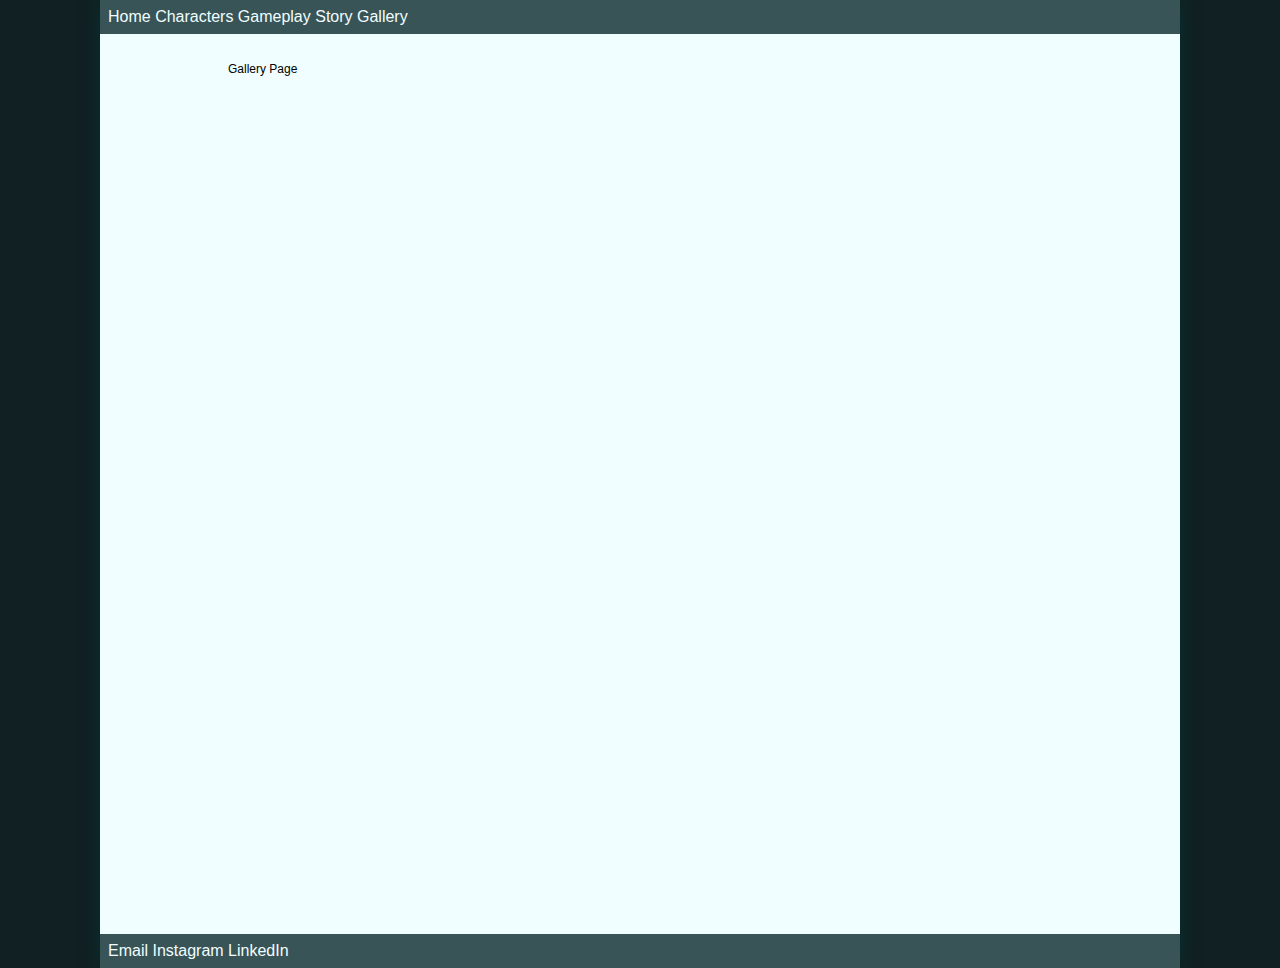
==== static/html/gallery.html @ 8b737c59 "Initial Commit" ====
<!DOCTYPE html>
<html>
    <head>
        <title>Immortal Blade</title>

        <meta charset="UFT-8">
        <meta name="viewport" content="width=device-width, initial-scale=1.0">

        <link rel="stylesheet" href="../css/index.css">

    </head>
    <body>
        <header>
            <a href="landing.html">Home</a>
            <a href="characters.html">Characters</a>
            <a href="gameplay.html">Gameplay</a>
            <a href="story.html">Story</a>
            <a href="gallery.html">Gallery</a>
        </header>
        <main>
            <div class = "paragraph">  
                <p>Gallery Page</p>
            </div>
        </main>
        <footer>
            <a>Email</a>
            <a>Instagram</a>
            <a>LinkedIn</a>
        </footer>
    </body>
</html>
---- static/css/index.css ----
* {
    font-family: Verdana, Helvetica, Arial, sans-serif;
    box-sizing: border-box;
}
p {
    font-size: 12px;
}
header a, header a:visited, footer a, footer a:visited {
    color: inherit;
    text-decoration: none;
}
header a:hover, footer a:hover {
    text-shadow: 0 0 4px white;
}
html {
    display: flex;
    flex-direction: column;
    align-items: center;
    background-color: rgb(17, 32, 34);
}
body {
    display: flex;
    flex-direction: column;

    margin: 0;
    min-height: 100vh;
    background-color: rgb(240, 254, 255);

    box-shadow: 0 0 16px rgb(7, 49, 47);
}
header {
    margin: 0;
    padding: 8px;
    background-color: rgb(57, 84, 87);
    color: rgb(240, 254, 255);
}
main {
    display: flex;
    flex-direction: column;

    min-height: 100vh;
    width: 100%;

    background-color: inherit;
}
footer {
    margin: 0;
    padding: 8px;

    background-color: rgb(57, 84, 87);
    color: rgb(240, 254, 255);
}
img {
    display: block;
    width: 100%;
    height: auto;
    z-index: 100;
}

.character-bar-container {
    display: flex;
    flex-direction: column;
    overflow: hidden;
}
.character-bar {
    display: flex;
    flex-direction: row;
    align-items: center;

    width: 100%;
    
    background-color: rgb(192, 221, 223);
}
.character-portrait {
    display: flex;
    align-items: center;
    justify-content: center;
    width: 40%;
    height: 0px;

    flex-shrink: 0;
}
.character-bar.paragraph {
    width: 60%;
}

.tab {
    position: relative;
    overflow: hidden;

    width: 40%;
    height: 24px;

    background-color: rgb(192, 221, 223);
}
.tab:after {
    content: "";
    position: absolute;
    right: 0%;
    margin: -17px;
    width: 34px;
    height: 34px;
    transform: rotate(45deg);
    background-color: rgb(240, 254, 255);
}
.tab.left {
    align-self: flex-start;
}
.tab.left:after {
    right: 0%;
}
.tab.right {
    align-self: flex-end;
}
.tab.right:after {
    right: 100%;
}

.inset-gradient {
    position: relative;
    background-image: linear-gradient(rgba(4, 28, 31, 0.75), rgba(0, 0, 0, 0) 15%, rgba(0, 0, 0, 0) 85%, rgba(4, 28, 31, 0.75));
    z-index: 200;
    height: 100%;
}
#parallax-container {
    position: relative;
    height: 75vh;
    background-image: url("../media/images/Jason-Monica-Fades-Adjusted.png");
    z-index: 100;
}

.paragraph {
    z-index: 200;
    background-color: inherit;
}
.paragraph.centered {
    text-align: center;
}

.right-collapse {
    padding-right: 16px !important;
}
.left-collapse {
    padding-left: 16px !important;
}

.action-display-row {
    display: flex;
    flex-direction: row;
    justify-content: center;
    align-items: center;
    flex-wrap: wrap;

    width: 100%;
    margin-bottom: 20px;
}
.action-display {
    width: 300px;
    min-height: 100px;
    margin: 24px;
}
.action-content {
    border: 2px solid rgb(192, 221, 223);
    min-height: 150px;
    border-bottom-left-radius: 3px;
    border-bottom-right-radius: 3px;
}
.action-header {
    width: 100%;
    background-color: rgb(192, 221, 223);
    border-top-right-radius: 3px;
}
.action-header h3 {
    margin: 0;
    padding: 6px;
    padding-top: 0px;
}
.tab.action {
    height: 8px;
    width: 75%;
    border-top-left-radius: 3px;
}

@media only screen and (min-width: 1201px){
    body {
        width: 1080px;
    } 
    .paragraph {
        padding: 16px 128px;
    }
    .character-portrait {
        padding: 16px 128px;
    }
    .image-reel-content {
        height: 500px;
    }
    #parallax-container {   
        background-size: cover;
    }
    .right-collapse {
        padding-right: 24px !important;
    }
    .left-collapse {
        padding-left: 24px !important;
    }
    .character-portrait {
        padding: 60px !important;
        position: relative;
        top: 36px;
    }
}
@media only screen and (min-width: 1025px) and (max-width: 1200px){
    body {
        width: 900px;
    } 
    .paragraph {
        padding: 16px 64px;
    }
    .character-portrait {
        padding: 16px 64px;
    }
    .image-reel-content {
        height: 500px;
    }
    .right-collapse {
        padding-right: 24px !important;
    }
    .left-collapse {
        padding-left: 24px !important;
    }
    .character-portrait {
        padding: 36px !important;
        position: relative;
        top: 24px;
    }
}
@media only screen and (min-width: 769px) and (max-width: 1024px){
    body {
        width: 700px;
    } 
    .paragraph {
        padding: 16px 64px;
    }
    .character-portrait {
        padding: 16px 64px;
    }
    .image-reel-content {
        height: 400px;
    }
    .character-portrait {
        padding: 12px !important;
    }
}
@media only screen and (min-width: 481px) and (max-width: 768px){
    body {
        width: 481px;
    } 
    .paragraph {
        padding: 16px 16px;
    }
    .character-portrait {
        padding: 16px 16px;
    }
    .image-reel-content {
        height: 300px;
    }
    #parallax-container {   
        height: 60vh;
        background-size: 120vh;
    }
    .character-portrait {
        padding: 0px !important;
    }
}
@media only screen and (max-width: 480px){
    body {
        width: 100%;
    } 
    .paragraph {
        padding: 16px 16px;
    }
    .character-portrait {
        padding: 16px 16px;
    }
    .image-reel-content {
        height: 250px;
    }
    #parallax-container {   
        height: 60vh;
        background-size: 120vh;
    }
    .character-portrait {
        padding: 0px !important;
    }
}
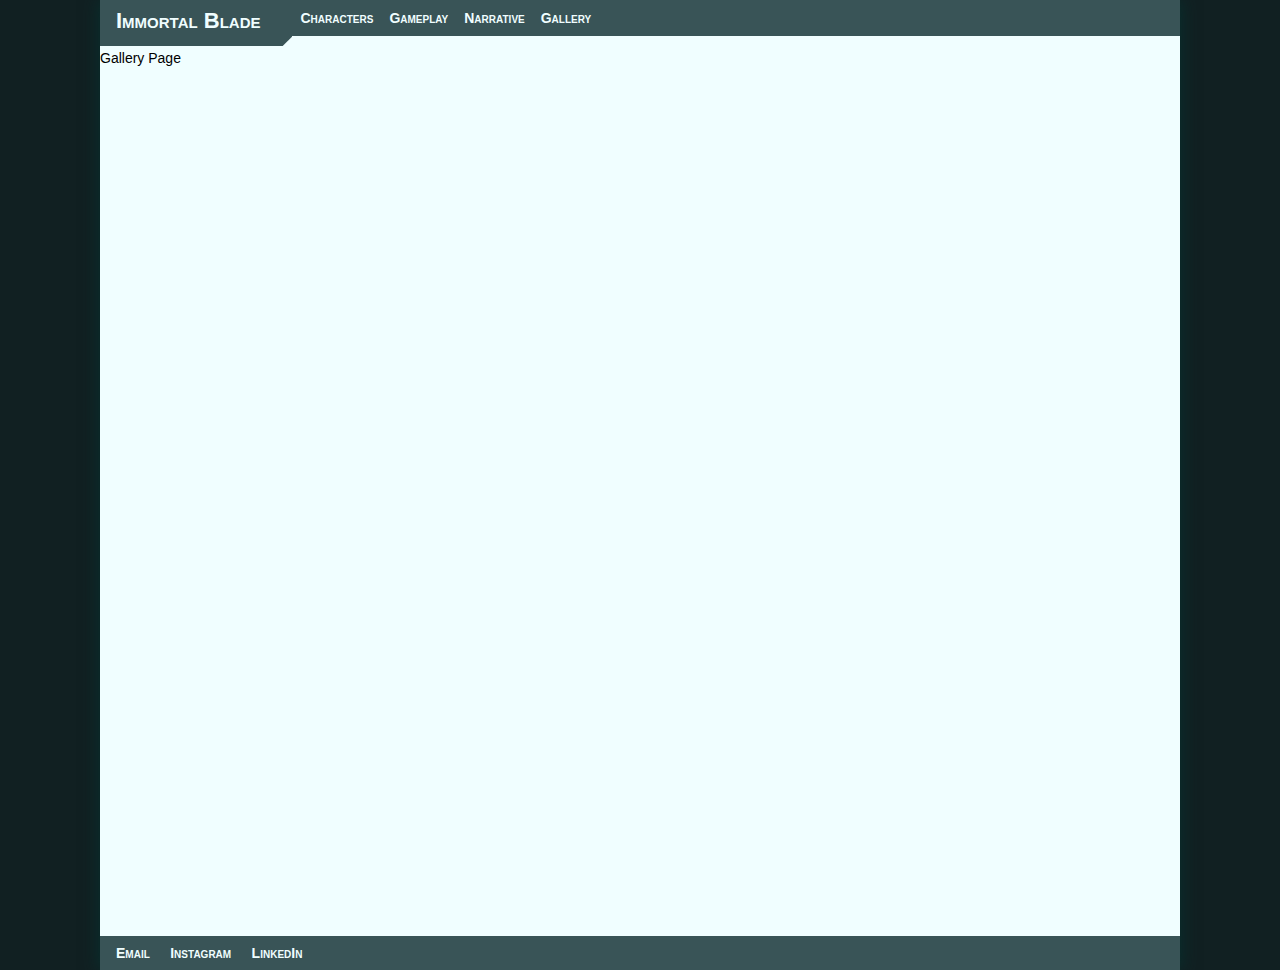
==== commit cdfd7347: "Fixed sizing issues" ====
--- a/static/html/gallery.html
+++ b/static/html/gallery.html
@@ -3,19 +3,22 @@
     <head>
         <title>Immortal Blade</title>
 
-        <meta charset="UFT-8">
+        <meta charset="UTF-8">
         <meta name="viewport" content="width=device-width, initial-scale=1.0">
 
         <link rel="stylesheet" href="../css/index.css">
 
+        <script src="../js/image-reel.js"></script>
     </head>
     <body>
-        <header>
-            <a href="landing.html">Home</a>
-            <a href="characters.html">Characters</a>
-            <a href="gameplay.html">Gameplay</a>
-            <a href="story.html">Story</a>
-            <a href="gallery.html">Gallery</a>
+        <header id="page-header">
+            <div id="home-link">
+                <a href="landing.html">Immortal Blade</a>
+            </div>
+            <a class="header-link" href="characters.html">Characters</a>
+            <a class="header-link"  href="gameplay.html">Gameplay</a>
+            <a class="header-link"  href="story.html">Narrative</a>
+            <a class="header-link"  href="gallery.html">Gallery</a>
         </header>
         <main>
             <div class = "paragraph">  
--- a/static/css/index.css
+++ b/static/css/index.css
@@ -1,45 +1,91 @@
+:root {
+    --background-dark: rgb(57, 84, 87);
+    --background-mid: rgb(192, 221, 223);
+    --background-light: rgb(240, 254, 255);
+}
 * {
-    font-family: Verdana, Helvetica, Arial, sans-serif;
+    font-family: Arial, sans-serif;
     box-sizing: border-box;
 }
 p {
-    font-size: 12px;
+    font-size: 14px;
+}
+h1, h2, h3 {
+    font-variant-caps: small-caps;
+}
+html {
+    display: flex;
+    flex-direction: column;
+    align-items: center;
+    background-color: rgb(17, 32, 34);
+}
+body {
+    display: flex;
+    flex-direction: column;
+
+    margin: 0;
+    min-height: 100vh;
+    background-color: var(--background-light);
+
+    box-shadow: 0 0 16px rgb(7, 49, 47);
+}
+header {
+    display: flex;
+    align-items: center;
+
+    margin: 0;
+    padding-left: 0;
+    background-color: var(--background-dark);
+    color: var(--background-light);
+    height: 36px;
+    z-index: 300;
+    overflow-y: visible;
 }
 header a, header a:visited, footer a, footer a:visited {
     color: inherit;
     text-decoration: none;
+    padding: 8px;
+    font-size: 14px;
+    font-weight: bold;
+    font-variant-caps: small-caps;
 }
 header a:hover, footer a:hover {
     text-shadow: 0 0 4px white;
 }
-html {
+
+#home-link {
+    align-self: baseline;
+    height: fit-content;
+    padding: 8px;
+    padding-right: 24px;
+    padding-bottom: 12px;
+    background-color: var(--background-dark);
+    position: relative;
+    overflow: hidden;
+    flex-shrink: 0;
+}
+#home-link a {
+    font-size: 22px;
+}
+#home-link:after {
+    content: "";
+    position: absolute;
+    right: 0%;
+    bottom: 0;
+    margin: -8.5px;
+    width: 16px;
+    height: 16px;
+    transform: rotate(45deg);
+    background-color: var(--background-light);
+}
+
+main {
     display: flex;
     flex-direction: column;
-    align-items: center;
-    background-color: rgb(17, 32, 34);
-}
-body {
-    display: flex;
-    flex-direction: column;
-
-    margin: 0;
+
     min-height: 100vh;
-    background-color: rgb(240, 254, 255);
-
-    box-shadow: 0 0 16px rgb(7, 49, 47);
-}
-header {
-    margin: 0;
-    padding: 8px;
-    background-color: rgb(57, 84, 87);
-    color: rgb(240, 254, 255);
-}
-main {
-    display: flex;
-    flex-direction: column;
-
-    min-height: 100vh;
-    width: 100%;
+    width: 100%;
+    overflow-x: hidden;
 
     background-color: inherit;
 }
@@ -47,7 +93,7 @@
     margin: 0;
     padding: 8px;
 
-    background-color: rgb(57, 84, 87);
+    background-color: var(--background-dark);
     color: rgb(240, 254, 255);
 }
 img {
@@ -69,7 +115,7 @@
 
     width: 100%;
     
-    background-color: rgb(192, 221, 223);
+    background-color: var(--background-mid);
 }
 .character-portrait {
     display: flex;
@@ -91,7 +137,7 @@
     width: 40%;
     height: 24px;
 
-    background-color: rgb(192, 221, 223);
+    background-color: var(--background-mid);
 }
 .tab:after {
     content: "";
@@ -101,7 +147,7 @@
     width: 34px;
     height: 34px;
     transform: rotate(45deg);
-    background-color: rgb(240, 254, 255);
+    background-color: var(--background-light);
 }
 .tab.left {
     align-self: flex-start;
@@ -143,6 +189,12 @@
 .left-collapse {
     padding-left: 16px !important;
 }
+
+/* 
+
+--=|| Action Displays ||=--
+
+*/
 
 .action-display-row {
     display: flex;
@@ -160,14 +212,14 @@
     margin: 24px;
 }
 .action-content {
-    border: 2px solid rgb(192, 221, 223);
+    border: 2px solid var(--background-mid);
     min-height: 150px;
     border-bottom-left-radius: 3px;
     border-bottom-right-radius: 3px;
 }
 .action-header {
     width: 100%;
-    background-color: rgb(192, 221, 223);
+    background-color: var(--background-mid);
     border-top-right-radius: 3px;
 }
 .action-header h3 {
@@ -181,13 +233,119 @@
     border-top-left-radius: 3px;
 }
 
+/* 
+
+--=|| Image Reel ||=--
+
+*/
+
+.image-reel {
+    display: flex;
+    flex-direction: column;
+    align-items: center;
+    width: 100%;
+    height: fit-content;
+    position: relative;
+
+    color: var(--background-light);
+    background-color: black;
+    z-index: 0;
+}
+.image-reel-content {
+    position: relative;
+    z-index: 0;
+    width: 100%;
+    height: 100%;
+
+}
+#image-reel-counter {
+    position: absolute;
+    display: flex;
+    align-items: end;
+    justify-content: center;
+
+    height: 100%;
+    width: 100%;
+    padding: 8px;
+    z-index: 300;
+}
+.image-reel-cover {
+    position: absolute;
+    height: 100%;
+    width: 100%;
+
+    background-image: linear-gradient(90deg, rgb(0, 0, 0) 2%, rgba(0, 0, 0, 0.30) 20%, rgba(0, 0, 0, 0.30) 80%, rgb(0, 0, 0) 98%);
+    z-index: 200;
+}
+.image-reel-item{
+    display: flex;
+    align-items: center;
+
+    position: absolute;
+    height: 100%;
+    width: 100%;
+    overflow-y: hidden;
+    
+    -webkit-transition: opacity 1s ease-in-out;
+    -moz-transition: opacity 1s ease-in-out;
+    -o-transition: opacity 1s ease-in-out;
+    transition: opacity 1s ease-in-out;
+}
+.image-reel .arrow {
+    position: absolute;
+    display: flex;
+    align-items: center;
+    justify-content: center;
+    width: 20%;
+    height: 100%;
+    z-index: 300;
+}
+.image-reel .arrow.left {
+    left: 0px;
+}
+.image-reel .arrow.right {
+    right: 0px;
+}
+.image-reel .arrow:hover {
+    text-shadow: 0 0 4px rgb(255, 255, 255);
+    cursor: pointer;
+}
+.image-reel-item img {
+    position: absolute;
+    display: inline-block;
+    width: 100%;
+    
+    z-index: 100;
+}
+.transparent {
+    opacity: 0;
+}
+.image-text {
+    position: relative;
+
+    width: 60%;
+    margin: auto;
+    
+    z-index: 400;
+}
+.image-text a{
+    height: 100%;
+    width: 100%;
+    padding: 100%;
+    color: var(--background-light);
+
+    text-decoration: none;
+    text-shadow: 0 0 12px rgb(0, 0, 0);
+}
+.image-text a:hover {
+    text-shadow: 0 0 4px rgba(255, 255, 255, 0.5);
+    cursor: pointer;
+}
+
 @media only screen and (min-width: 1201px){
     body {
         width: 1080px;
     } 
-    .paragraph {
-        padding: 16px 128px;
-    }
     .character-portrait {
         padding: 16px 128px;
     }
@@ -204,9 +362,12 @@
         padding-left: 24px !important;
     }
     .character-portrait {
-        padding: 60px !important;
+        padding: 48px !important;
         position: relative;
-        top: 36px;
+        top: 32px;
+    }
+    #jason-splash {
+        top: 0px;
     }
 }
 @media only screen and (min-width: 1025px) and (max-width: 1200px){
@@ -216,9 +377,6 @@
     .paragraph {
         padding: 16px 64px;
     }
-    .character-portrait {
-        padding: 16px 64px;
-    }
     .image-reel-content {
         height: 500px;
     }
@@ -229,18 +387,14 @@
         padding-left: 24px !important;
     }
     .character-portrait {
-        padding: 36px !important;
+        padding: 24px !important;
         position: relative;
-        top: 24px;
     }
 }
 @media only screen and (min-width: 769px) and (max-width: 1024px){
     body {
         width: 700px;
     } 
-    .paragraph {
-        padding: 16px 64px;
-    }
     .character-portrait {
         padding: 16px 64px;
     }
@@ -258,18 +412,48 @@
     .paragraph {
         padding: 16px 16px;
     }
-    .character-portrait {
-        padding: 16px 16px;
+    #parallax-container {   
+        height: 100vh;
+        max-height: 500px;
+        width: max(130vh, 130vw);
+        align-self: center;
+        background-size: cover;
+    }
+    .character-portrait {
+        padding: 0px !important;
+        width: 80%;
+        height: auto;
+        order: 1;
+    }
+    .character-bar .paragraph {
+        order: 2;
+        padding-top: 0;
+    }
+    .character-bar h2 {
+        margin-top: 0;
+    }
+    .character-bar {
+        flex-direction: column;
     }
     .image-reel-content {
         height: 300px;
     }
-    #parallax-container {   
-        height: 60vh;
-        background-size: 120vh;
-    }
-    .character-portrait {
-        padding: 0px !important;
+    .image-reel .arrow {
+        display: none;
+    }
+    .image-reel-item {
+        overflow-x: hidden;
+        justify-content: center;
+    }
+    .image-reel-item img {
+        height: 140%;
+        width: auto;
+    }
+    .image-text {
+        width: 80%;
+    }
+    .header-link {
+        display: none;
     }
 }
 @media only screen and (max-width: 480px){
@@ -279,17 +463,47 @@
     .paragraph {
         padding: 16px 16px;
     }
-    .character-portrait {
-        padding: 16px 16px;
+    #parallax-container {   
+        height: 100vh;
+        max-height: 400px;
+        width: max(130vh, 130vw);
+        align-self: center;
+        background-size: cover;
+    }
+    .character-portrait {
+        padding: 0px !important;
+        width: 80%;
+        height: auto;
+        order: 1;
+    }
+    .character-bar .paragraph {
+        padding-top: 0;
+        order: 2;
+    }
+    .character-bar h2 {
+        margin-top: 0;
+    }
+    .character-bar {
+        flex-direction: column;
     }
     .image-reel-content {
         height: 250px;
     }
-    #parallax-container {   
-        height: 60vh;
-        background-size: 120vh;
-    }
-    .character-portrait {
-        padding: 0px !important;
-    }
-}
+    .image-reel .arrow {
+        display: none;
+    }
+    .image-reel-item {
+        overflow-x: hidden;
+        justify-content: center;
+    }
+    .image-reel-item img {
+        height: 150%;
+        width: auto;
+    }
+    .image-text {
+        width: 80%;
+    }
+    .header-link {
+        display: none;
+    }
+}
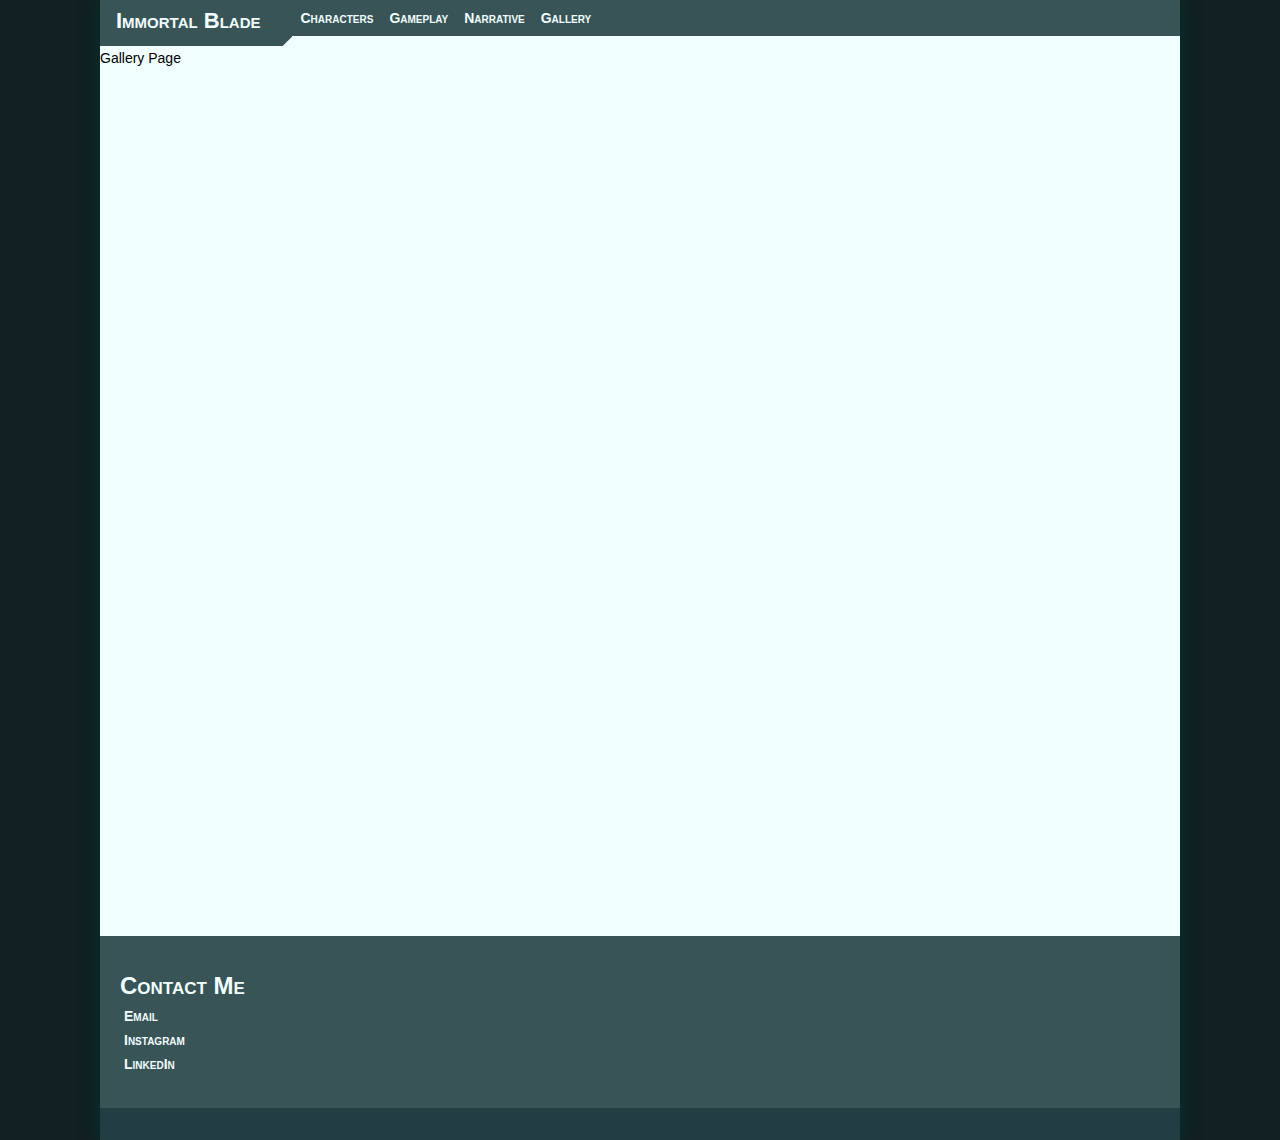
==== commit e9f02075: "Added header content" ====
--- a/static/html/gallery.html
+++ b/static/html/gallery.html
@@ -6,9 +6,10 @@
         <meta charset="UTF-8">
         <meta name="viewport" content="width=device-width, initial-scale=1.0">
 
+        <link rel="stylesheet" href="https://cdnjs.cloudflare.com/ajax/libs/font-awesome/4.7.0/css/font-awesome.min.css">
         <link rel="stylesheet" href="../css/index.css">
 
-        <script src="../js/image-reel.js"></script>
+        <script src="../js/nav-menu.js"></script>
     </head>
     <body>
         <header id="page-header">
@@ -19,6 +20,19 @@
             <a class="header-link"  href="gameplay.html">Gameplay</a>
             <a class="header-link"  href="story.html">Narrative</a>
             <a class="header-link"  href="gallery.html">Gallery</a>
+            <div class="nav-menu">
+                <div id="nav-menu-button">
+                    <a href="javascript:void(0);" class="icon" onclick="ToggleNav()">
+                        <i class="fa fa-bars"></i>
+                    </a>
+                </div>
+                <div id="menu-link-container" style="display: none">
+                    <a class="menu-link" href="characters.html">Characters</a>
+                    <a class="menu-link"  href="gameplay.html">Gameplay</a>
+                    <a class="menu-link"  href="story.html">Narrative</a>
+                    <a class="menu-link"  href="gallery.html">Gallery</a>
+                </div>
+            </div>
         </header>
         <main>
             <div class = "paragraph">  
@@ -26,9 +40,14 @@
             </div>
         </main>
         <footer>
-            <a>Email</a>
-            <a>Instagram</a>
-            <a>LinkedIn</a>
+            <div id="contact-info">
+                <h2>Contact Me</h2>
+                <a href="mailto:ianbeard0159@gmail.com">Email</a>
+                <a href="https://www.instagram.com/ianbeard0159/">Instagram</a>
+                <a href="https://www.linkedin.com/in/ianbeard0159/">LinkedIn</a>
+
+            </div>
+            <div id="bottom-bar"></div>
         </footer>
     </body>
 </html>--- a/static/css/index.css
+++ b/static/css/index.css
@@ -2,6 +2,7 @@
     --background-dark: rgb(57, 84, 87);
     --background-mid: rgb(192, 221, 223);
     --background-light: rgb(240, 254, 255);
+    --background-darker: rgb(34, 62, 66);
 }
 * {
     font-family: Arial, sans-serif;
@@ -32,6 +33,7 @@
 header {
     display: flex;
     align-items: center;
+    position: relative;
 
     margin: 0;
     padding-left: 0;
@@ -61,8 +63,10 @@
     padding-bottom: 12px;
     background-color: var(--background-dark);
     position: relative;
+    z-index: 200;
     overflow: hidden;
     flex-shrink: 0;
+    --after-color: var(--background-light);
 }
 #home-link a {
     font-size: 22px;
@@ -76,7 +80,47 @@
     width: 16px;
     height: 16px;
     transform: rotate(45deg);
-    background-color: var(--background-light);
+    background-color: var(--after-color);
+}
+.nav-menu {
+    position: absolute;
+    top: 0px;
+    right: 0px;
+    z-index: 100;
+
+    display: flex;
+    flex-direction: column;
+    align-items: end;
+    justify-content: center;
+
+    width: 100%;
+
+    background-color: var(--background-dark);
+}
+#nav-menu-button {
+    display: flex;
+    align-items: center;
+    justify-content: center;
+    height: 36px;
+}
+#nav-menu-button i {
+    font-size: 20px;
+}
+#menu-link-container {
+    display: none;
+    flex-direction: column;
+    align-items: end;
+    justify-content: center;
+
+    width: 100%;
+    padding: 16px 0;
+
+    background-color: var(--background-darker);
+    
+}
+.menu-link {
+    width: 100%;
+    padding: 8px 24px;
 }
 
 main {
@@ -91,10 +135,26 @@
 }
 footer {
     margin: 0;
-    padding: 8px;
 
     background-color: var(--background-dark);
     color: rgb(240, 254, 255);
+}
+#contact-info {
+    display: flex;
+    flex-direction: column;
+    padding: 32px 16px;
+}
+#contact-info h2 {
+    margin: 0;
+    padding: 4px;
+}
+#contact-info a {
+    padding: 4px 8px;
+}
+#bottom-bar {
+    height: 32px;
+    width: 100%;
+    background-color: var(--background-darker);
 }
 img {
     display: block;
@@ -369,6 +429,9 @@
     #jason-splash {
         top: 0px;
     }
+    .nav-menu {
+        display: none;
+    }
 }
 @media only screen and (min-width: 1025px) and (max-width: 1200px){
     body {
@@ -390,6 +453,9 @@
         padding: 24px !important;
         position: relative;
     }
+    .nav-menu {
+        display: none;
+    }
 }
 @media only screen and (min-width: 769px) and (max-width: 1024px){
     body {
@@ -403,6 +469,9 @@
     }
     .character-portrait {
         padding: 12px !important;
+    }
+    .nav-menu {
+        display: none;
     }
 }
 @media only screen and (min-width: 481px) and (max-width: 768px){
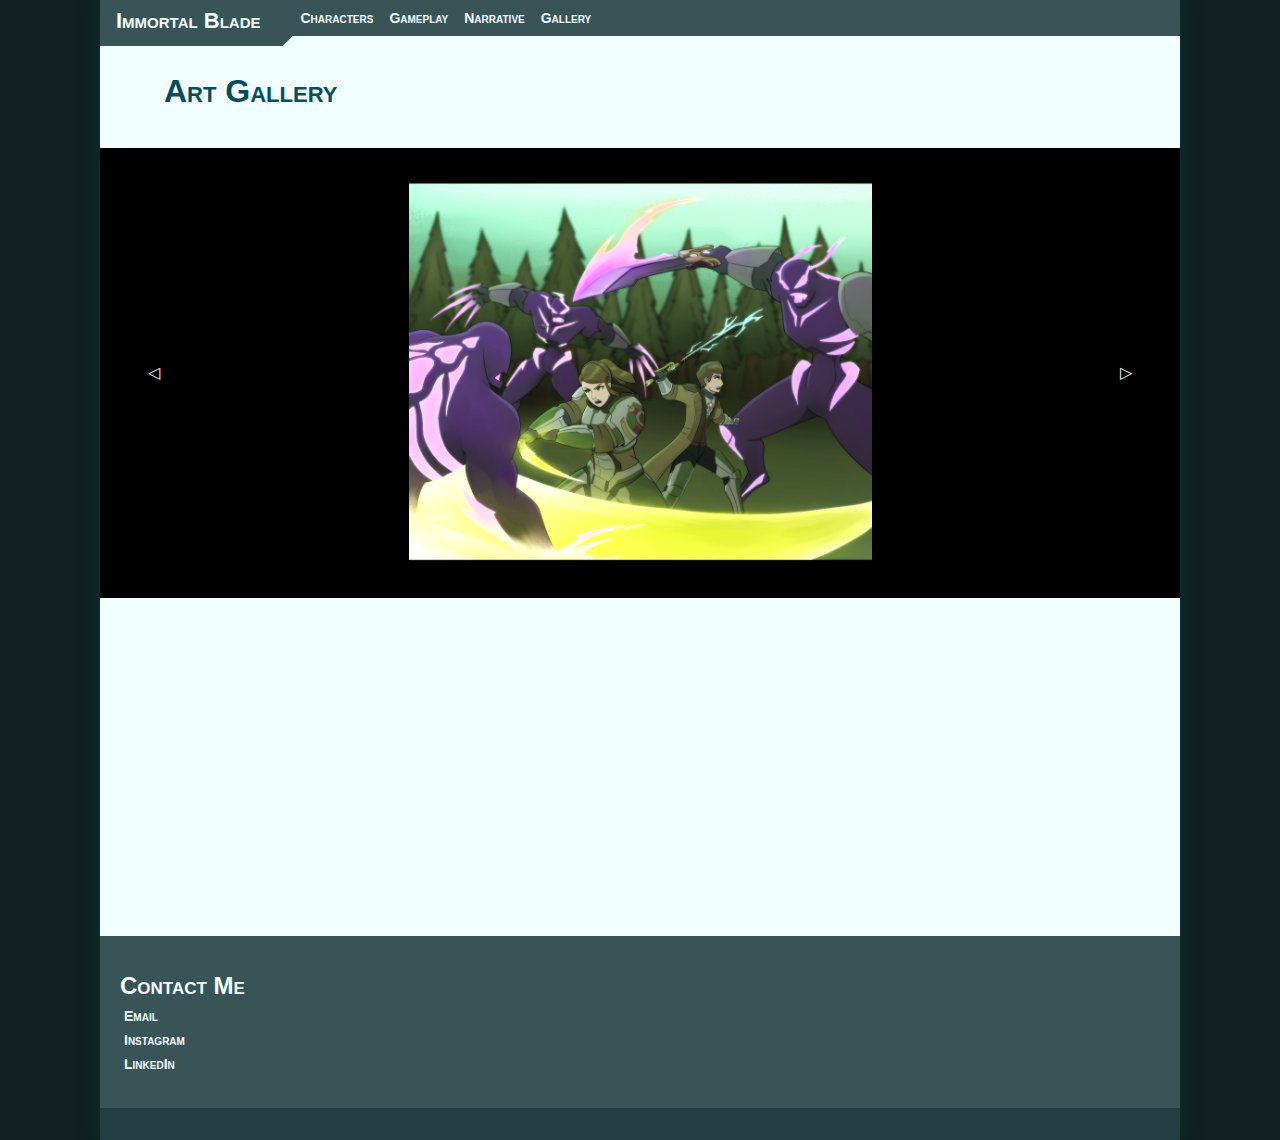
==== commit e1dfe80e: "Adding Content" ====
--- a/static/html/gallery.html
+++ b/static/html/gallery.html
@@ -8,6 +8,7 @@
 
         <link rel="stylesheet" href="https://cdnjs.cloudflare.com/ajax/libs/font-awesome/4.7.0/css/font-awesome.min.css">
         <link rel="stylesheet" href="../css/index.css">
+        <link rel="stylesheet" href="../css/gallery-display.css">
 
         <script src="../js/nav-menu.js"></script>
     </head>
@@ -36,8 +37,14 @@
         </header>
         <main>
             <div class = "paragraph">  
-                <p>Gallery Page</p>
+                <h1>Art Gallery</h1>
             </div>
+            <div id="gallery-display">
+                <div class="left arrow">&#9665;</div>
+                <div id="gallery-window"></div>
+                <div class="right arrow">&#9655;</div>
+            </div>
+            <div id="gallery-preview"></div>
         </main>
         <footer>
             <div id="contact-info">
--- a/static/css/index.css
+++ b/static/css/index.css
@@ -8,11 +8,17 @@
     font-family: Arial, sans-serif;
     box-sizing: border-box;
 }
-p {
+p, li {
     font-size: 14px;
+}
+h4, li {
+    margin: 4px;
 }
 h1, h2, h3 {
     font-variant-caps: small-caps;
+}
+.paragraph h1, .paragraph h2, .paragraph h3, .paragraph h4 {
+    color: rgb(5, 77, 90);
 }
 html {
     display: flex;
@@ -162,6 +168,10 @@
     height: auto;
     z-index: 100;
 }
+video {
+    width: 100%;
+    height: auto;
+}
 
 .character-bar-container {
     display: flex;
@@ -239,7 +249,7 @@
     z-index: 200;
     background-color: inherit;
 }
-.paragraph.centered {
+.centered {
     text-align: center;
 }
 
@@ -402,10 +412,14 @@
     cursor: pointer;
 }
 
+
 @media only screen and (min-width: 1201px){
     body {
         width: 1080px;
     } 
+    .paragraph {
+        padding: 16px 64px;
+    }
     .character-portrait {
         padding: 16px 128px;
     }
@@ -461,6 +475,9 @@
     body {
         width: 700px;
     } 
+    .paragraph {
+        padding: 16px 64px;
+    }
     .character-portrait {
         padding: 16px 64px;
     }
--- a/static/css/gallery-display.css
+++ b/static/css/gallery-display.css
@@ -0,0 +1,31 @@
+#gallery-display {
+    display: flex;
+
+    width: 100%;
+    min-height: 50vh;
+
+    color: white;
+    background-color: black;
+}
+#gallery-display .arrow {
+    display: flex;
+    align-items: center;
+    justify-content: center;
+    flex-grow: 0;
+
+    width: 10%;
+}
+#gallery-display .arrow:hover {
+    text-shadow: 0 0 4px rgb(255, 255, 255);
+    cursor: pointer;    
+}
+#gallery-window {
+    flex-grow: 1;
+
+    margin: 16px 0;
+
+    background-image: url("../media/images/Jason-Monica-Fades-Adjusted.png");
+    background-size: contain;
+    background-repeat: no-repeat;
+    background-position: center;
+}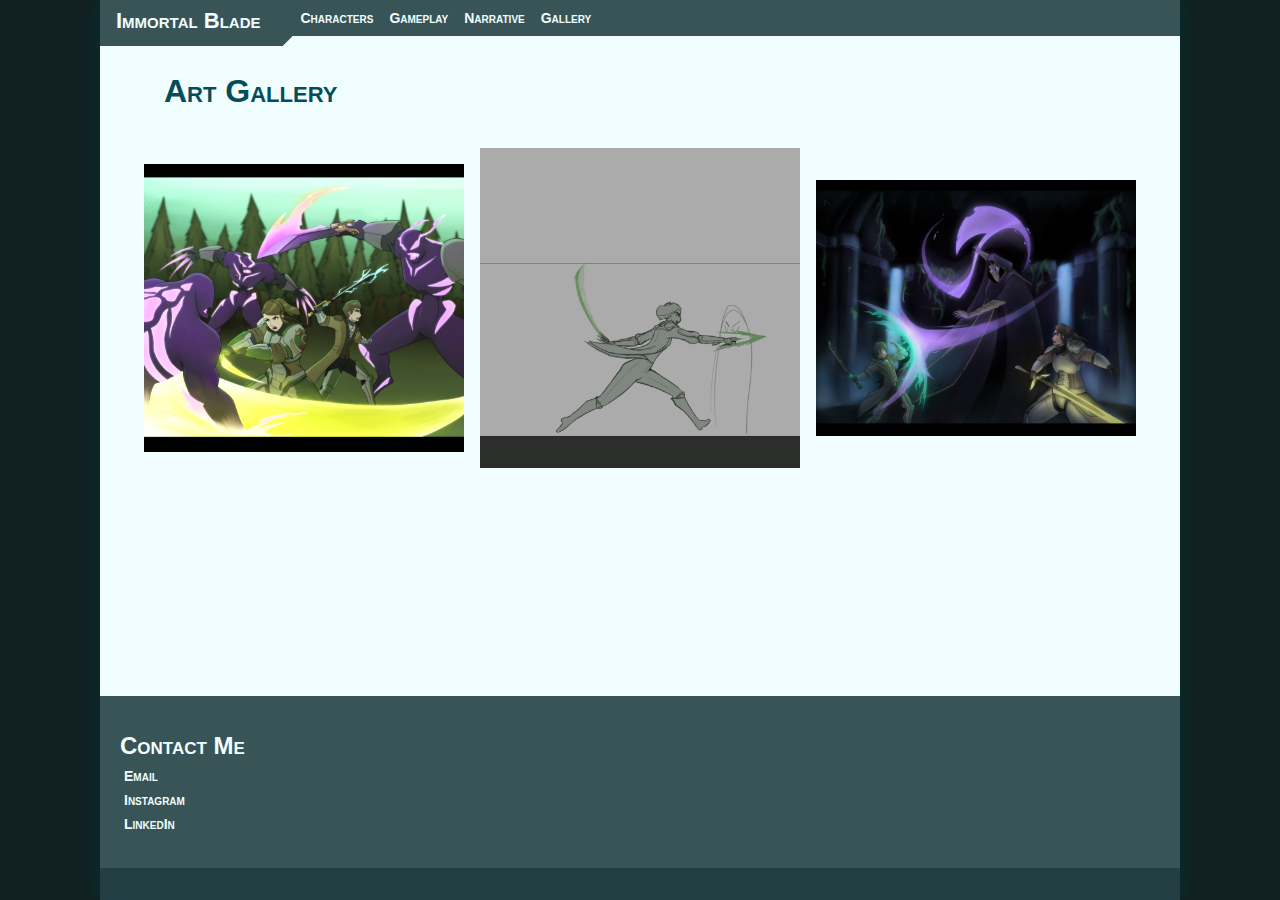
==== commit 27db196c: "Image Gallery" ====
--- a/static/html/gallery.html
+++ b/static/html/gallery.html
@@ -8,7 +8,6 @@
 
         <link rel="stylesheet" href="https://cdnjs.cloudflare.com/ajax/libs/font-awesome/4.7.0/css/font-awesome.min.css">
         <link rel="stylesheet" href="../css/index.css">
-        <link rel="stylesheet" href="../css/gallery-display.css">
 
         <script src="../js/nav-menu.js"></script>
     </head>
@@ -40,11 +39,16 @@
                 <h1>Art Gallery</h1>
             </div>
             <div id="gallery-display">
-                <div class="left arrow">&#9665;</div>
-                <div id="gallery-window"></div>
-                <div class="right arrow">&#9655;</div>
+                <a class="gallery-image" target="_blank" href="../media/images/Jason-Monica-Fades-Adjusted.png">
+                    <img src="../media/images/Jason-Monica-Fades-Adjusted.png">
+                </a>
+                <a class="gallery-image" target="_blank" href="../media/images/Ariss Attack WIP.gif">
+                    <img src="../media/images/Ariss Attack WIP.gif">
+                </a>
+                <a class="gallery-image" target="_blank" href="../media/images/Jason-Monica-Specter (2).png">
+                    <img src="../media/images/Jason-Monica-Specter (2).png">
+                </a>
             </div>
-            <div id="gallery-preview"></div>
         </main>
         <footer>
             <div id="contact-info">
--- a/static/css/index.css
+++ b/static/css/index.css
@@ -132,8 +132,8 @@
 main {
     display: flex;
     flex-direction: column;
-
-    min-height: 100vh;
+    flex-grow: 1;
+
     width: 100%;
     overflow-x: hidden;
 
@@ -141,6 +141,7 @@
 }
 footer {
     margin: 0;
+    width: 100%;
 
     background-color: var(--background-dark);
     color: rgb(240, 254, 255);
@@ -167,6 +168,14 @@
     width: 100%;
     height: auto;
     z-index: 100;
+}
+.expandable {
+    width: 75%;
+    height: auto;
+    margin: 0 auto;
+}
+.expandable:hover {
+    box-shadow: 0 0 4px black;
 }
 video {
     width: 100%;
@@ -412,6 +421,40 @@
     cursor: pointer;
 }
 
+#modal {
+    position: fixed;
+    top: 0;
+    left: 0;
+    display: flex;
+    align-items: center;
+    justify-content: center;
+    z-index: 1000;
+
+    height: 100vh;
+    width: 100%;
+
+    background-image: none;
+    background-size: contain;
+    background-repeat: no-repeat;
+    background-position: center;
+    background-color: rgba(0, 0, 0, 0.25);
+}
+
+#gallery-display {
+    display: flex;
+    flex-wrap: wrap;
+    gap: 16px;
+    justify-content: center;
+    align-items: center;
+}
+.gallery-image {
+    width: 80%;
+    max-width: 320px;
+    height: auto;
+}
+.gallery-image:hover {
+    box-shadow: 0 0 4px black;
+}
 
 @media only screen and (min-width: 1201px){
     body {
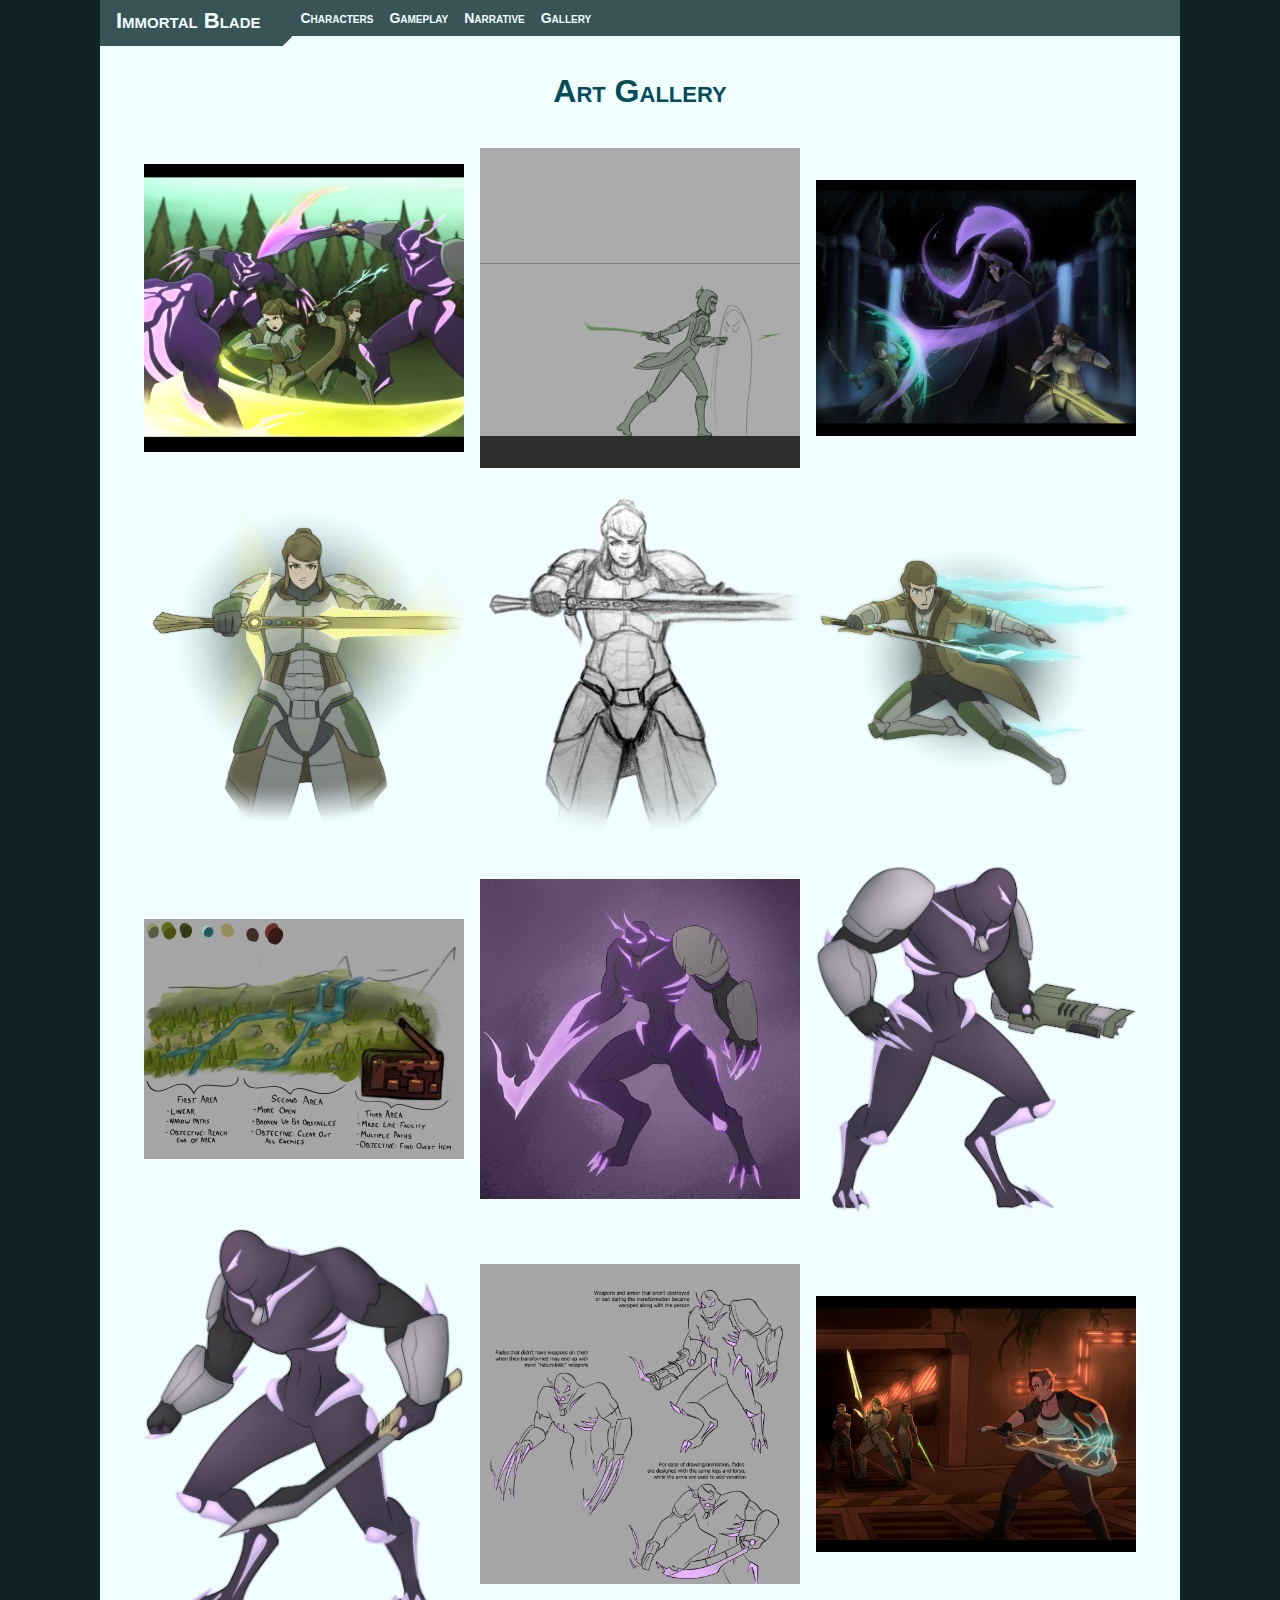
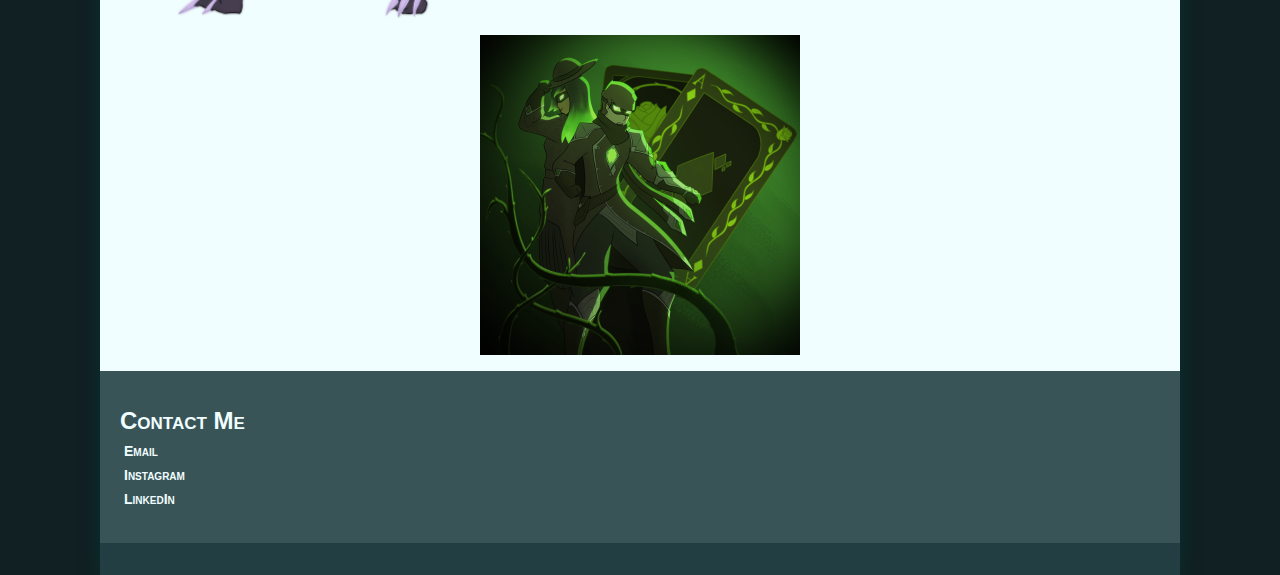
==== commit 1aad1e70: "Good Enough" ====
--- a/static/html/gallery.html
+++ b/static/html/gallery.html
@@ -36,7 +36,7 @@
         </header>
         <main>
             <div class = "paragraph">  
-                <h1>Art Gallery</h1>
+                <h1 class="centered">Art Gallery</h1>
             </div>
             <div id="gallery-display">
                 <a class="gallery-image" target="_blank" href="../media/images/Jason-Monica-Fades-Adjusted.png">
@@ -47,6 +47,36 @@
                 </a>
                 <a class="gallery-image" target="_blank" href="../media/images/Jason-Monica-Specter (2).png">
                     <img src="../media/images/Jason-Monica-Specter (2).png">
+                </a>
+                <a class="gallery-image" target="_blank" href="../media/images/Monica Splash Art Adjusted 2.png">
+                    <img src="../media/images/Monica Splash Art Adjusted 2.png">
+                </a>
+                <a class="gallery-image" target="_blank" href="../media/images/Monica Sketch.png">
+                    <img src="../media/images/Monica Sketch.png">
+                </a>
+                <a class="gallery-image" target="_blank" href="../media/images/Jason Spash Art.png">
+                    <img src="../media/images/Jason Spash Art.png">
+                </a>
+                <a class="gallery-image" target="_blank" href="../media/images/Environment Design Concept.png">
+                    <img src="../media/images/Environment Design Concept.png">
+                </a>
+                <a class="gallery-image" target="_blank" href="../media/images/Enemy Redesign.png">
+                    <img src="../media/images/Enemy Redesign.png">
+                </a>
+                <a class="gallery-image" target="_blank" href="../media/images/Gun Fade Sprite Right.png">
+                    <img src="../media/images/Gun Fade Sprite Right.png">
+                </a>
+                <a class="gallery-image" target="_blank" href="../media/images/Sword Fade Sprite Left.png">
+                    <img src="../media/images/Sword Fade Sprite Left.png">
+                </a>
+                <a class="gallery-image" target="_blank" href="../media/images/Fade Concept.png">
+                    <img src="../media/images/Fade Concept.png">
+                </a>
+                <a class="gallery-image" target="_blank" href="../media/images/Lilith-Group-Web.png">
+                    <img src="../media/images/Lilith-Group-Web.png">
+                </a>
+                <a class="gallery-image" target="_blank" href="../media/images/Jason-Rose.png">
+                    <img src="../media/images/Jason-Rose.png">
                 </a>
             </div>
         </main>
--- a/static/css/index.css
+++ b/static/css/index.css
@@ -446,6 +446,7 @@
     gap: 16px;
     justify-content: center;
     align-items: center;
+    margin-bottom: 16px;
 }
 .gallery-image {
     width: 80%;
@@ -454,6 +455,11 @@
 }
 .gallery-image:hover {
     box-shadow: 0 0 4px black;
+}
+.narrative-image {
+    width: 80%;
+    height: auto;
+    margin: 16px auto;
 }
 
 @media only screen and (min-width: 1201px){
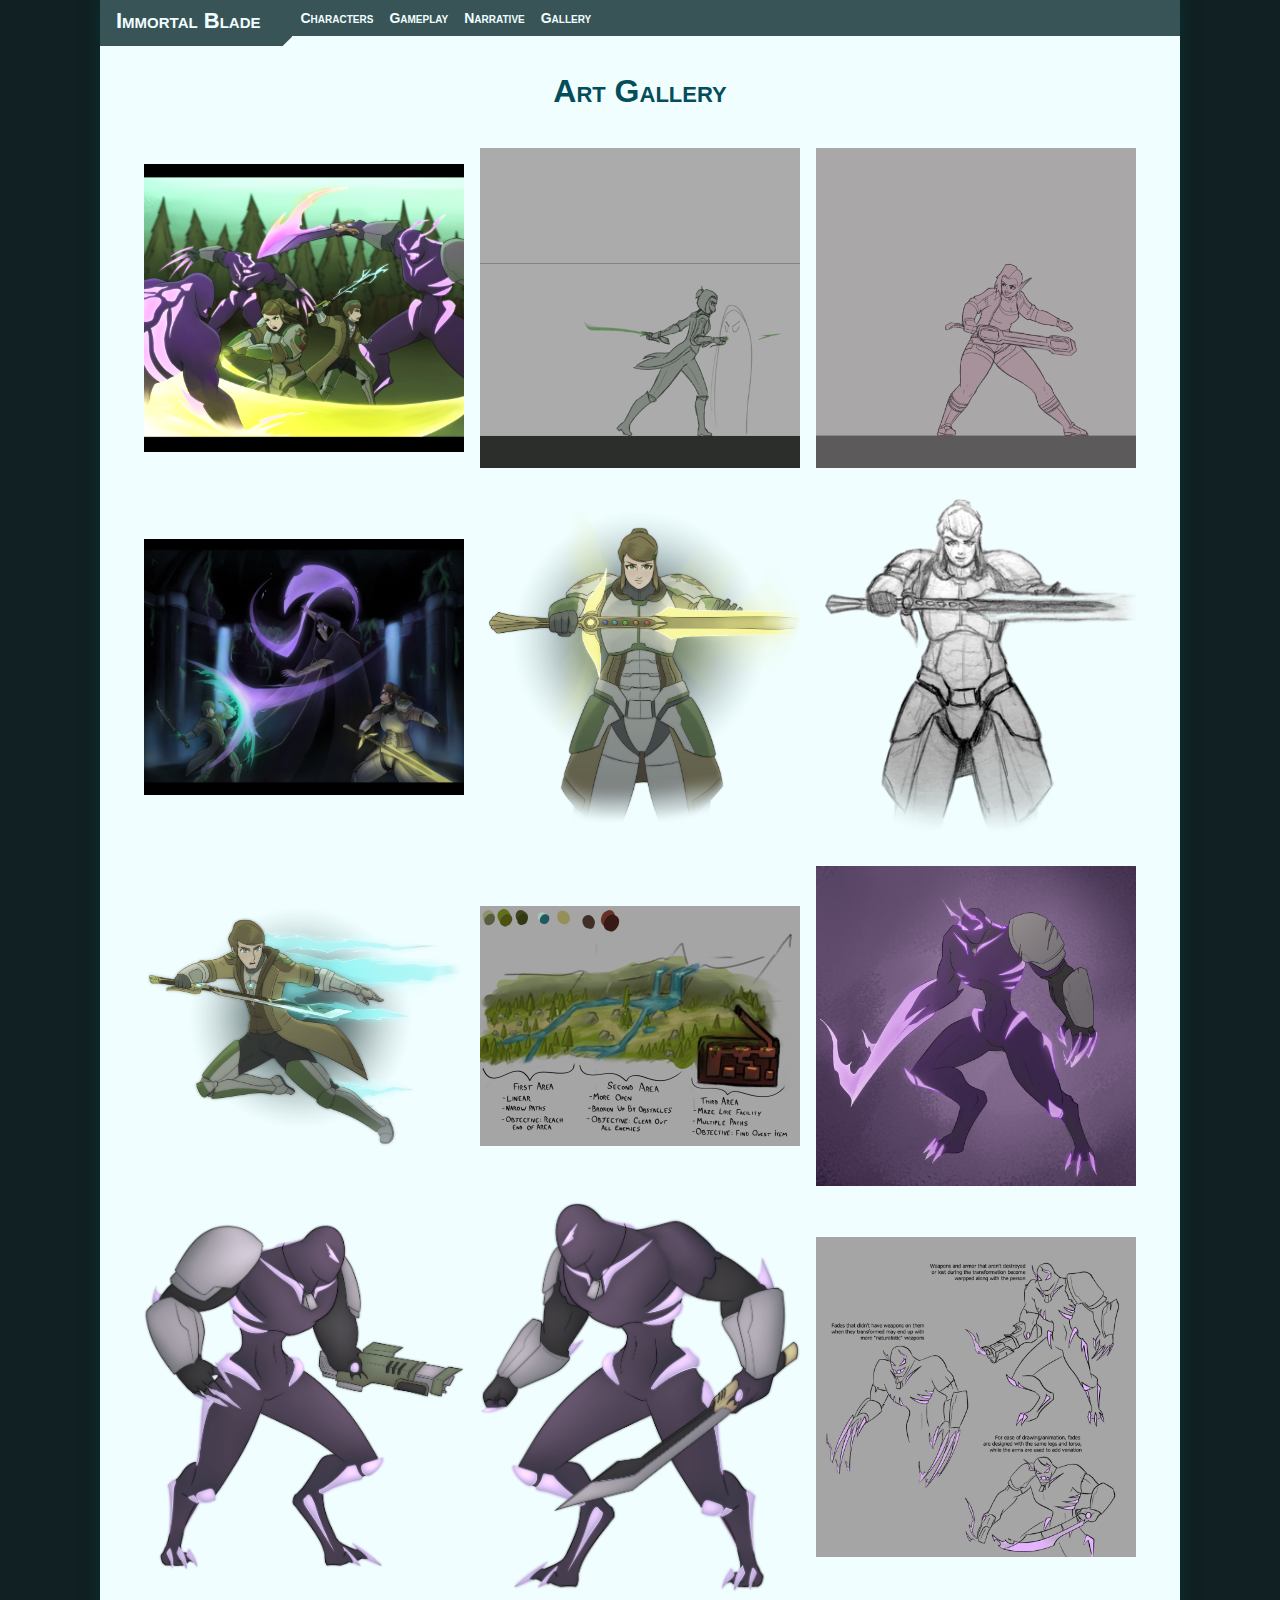
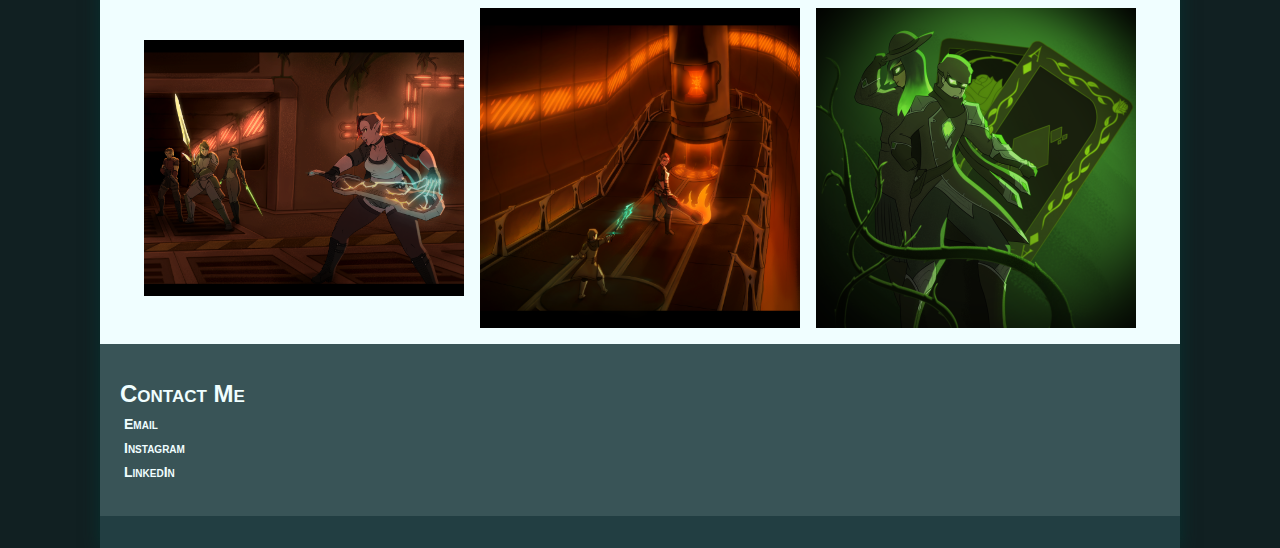
==== commit bff27549: "Added more pictures" ====
--- a/static/html/gallery.html
+++ b/static/html/gallery.html
@@ -45,6 +45,9 @@
                 <a class="gallery-image" target="_blank" href="../media/images/Ariss Attack WIP.gif">
                     <img src="../media/images/Ariss Attack WIP.gif">
                 </a>
+                <a class="gallery-image" target="_blank" href="../media/images/Lilith Attack Animations 4.gif">
+                    <img src="../media/images/Lilith Attack Animations 4.gif">
+                </a>
                 <a class="gallery-image" target="_blank" href="../media/images/Jason-Monica-Specter (2).png">
                     <img src="../media/images/Jason-Monica-Specter (2).png">
                 </a>
@@ -75,6 +78,9 @@
                 <a class="gallery-image" target="_blank" href="../media/images/Lilith-Group-Web.png">
                     <img src="../media/images/Lilith-Group-Web.png">
                 </a>
+                <a class="gallery-image" target="_blank" href="../media/images/Lilith-Jason.png">
+                    <img src="../media/images/Lilith-Jason.png">
+                </a>
                 <a class="gallery-image" target="_blank" href="../media/images/Jason-Rose.png">
                     <img src="../media/images/Jason-Rose.png">
                 </a>
